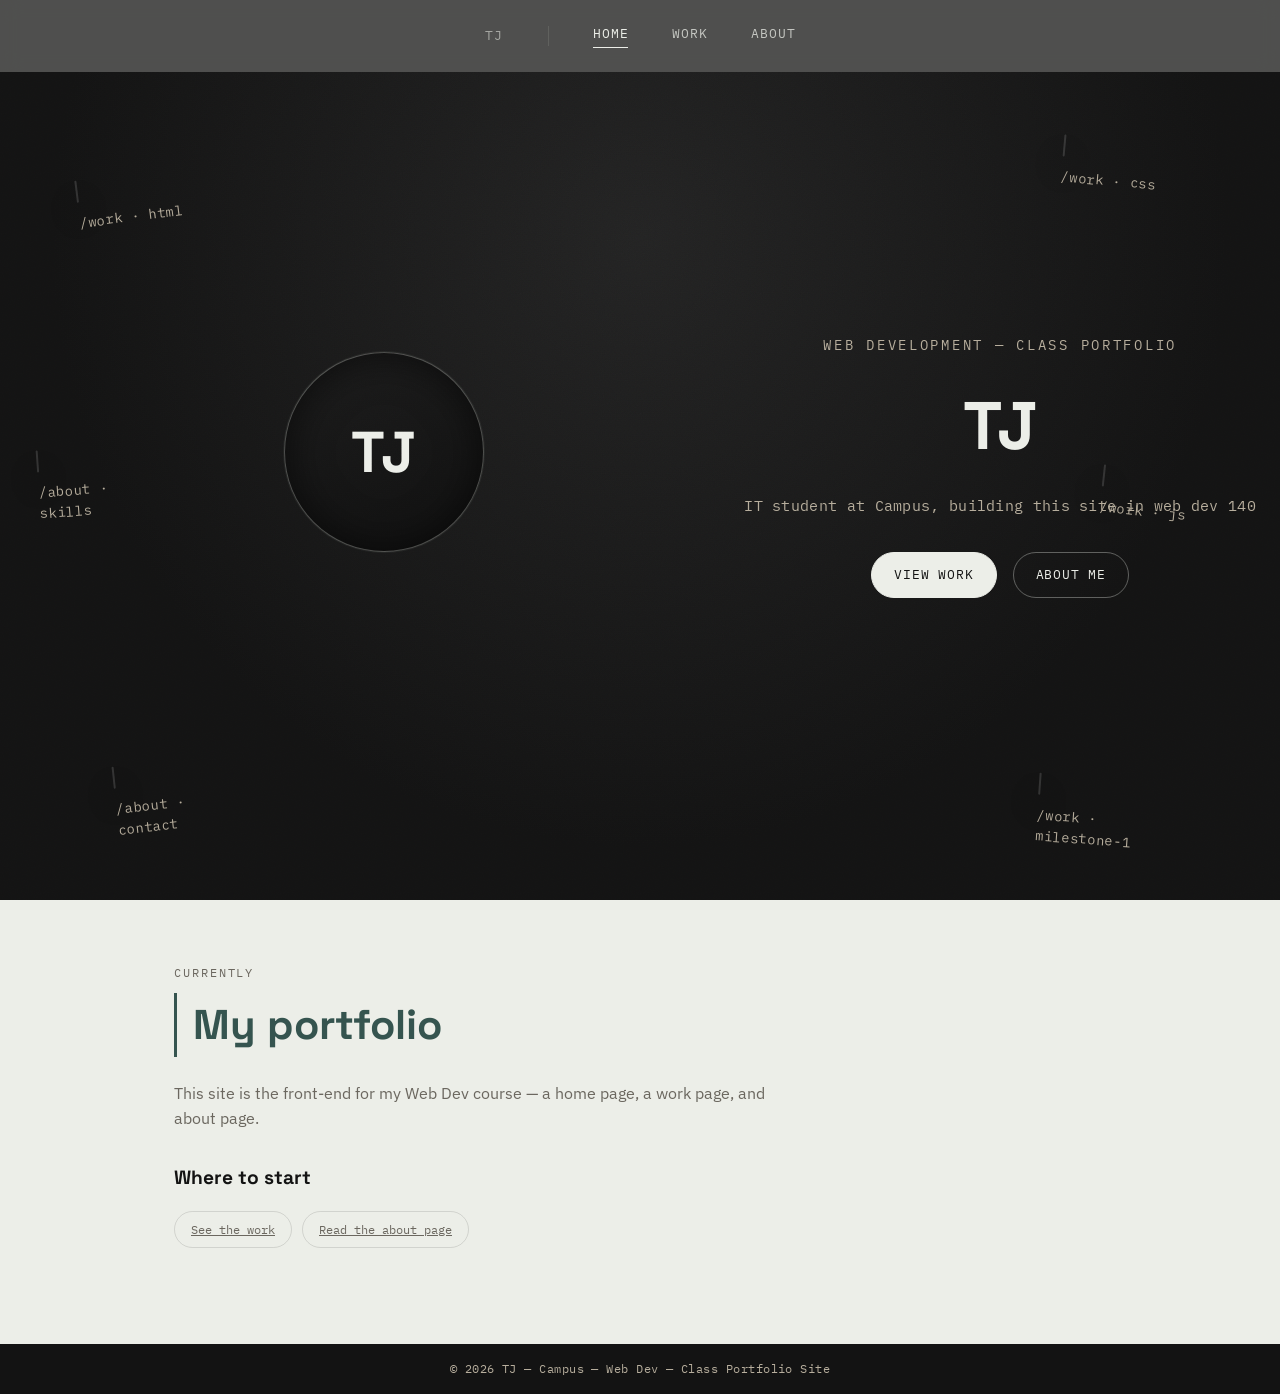
==== docs/index.html @ 22ef2949 "Rename Jones-portfolio to docs for Github Pages" ====
<!-- This is my first comment and test -->

<!DOCTYPE html>
<html lang="en">
<head>
  <meta charset="UTF-8" />
  <meta name="viewport" content="width=device-width, initial-scale=1.0" />
  <title>TJ — Portfolio</title>
  <meta name="description" content="Web development portfolio of Tyrone Jones." />
  <link rel="preconnect" href="https://fonts.googleapis.com" />
  <link href="https://fonts.googleapis.com/css2?family=Space+Grotesk:wght@500;700&family=IBM+Plex+Sans:wght@400;500&family=IBM+Plex+Mono:wght@400;500&display=swap" rel="stylesheet" />
  <link rel="stylesheet" href="style.css" />
</head>
<body>

  <header class="site-header">
    <nav class="site-nav" aria-label="Primary">
      <span class="site-nav__mark">TJ</span>
      <a href="index.html" aria-current="page">Home</a>
      <a href="work.html">Work</a>
      <a href="about.html">About</a>
    </nav>
  </header>

  <main>
    <section class="hero">
      <div class="hero__monogram" aria-hidden="true">TJ</div>

      <a class="float-card float-card--1" href="work.html">
        <span class="float-card__thumb"></span>
        <span class="float-card__tag">/work · html</span>
      </a>
      <a class="float-card float-card--2" href="work.html">
        <span class="float-card__thumb"></span>
        <span class="float-card__tag">/work · css</span>
      </a>
      <a class="float-card float-card--3" href="about.html">
        <span class="float-card__thumb"></span>
        <span class="float-card__tag">/about · skills</span>
      </a>
      <a class="float-card float-card--4" href="work.html">
        <span class="float-card__thumb"></span>
        <span class="float-card__tag">/work · js</span>
      </a>
      <a class="float-card float-card--5" href="about.html">
        <span class="float-card__thumb"></span>
        <span class="float-card__tag">/about · contact</span>
      </a>
      <a class="float-card float-card--6" href="work.html">
        <span class="float-card__thumb"></span>
        <span class="float-card__tag">/work · milestone-1</span>
      </a>

      <div class="hero__center">
        <p class="hero__eyebrow">Web Development — Class Portfolio</p>
        <h1>TJ</h1>
        <p class="hero__role">IT student at Campus, building this site in web dev 140</p>
        <div class="hero__cta">
          <a href="work.html" class="is-solid" aria-label="View My project work">View Work</a>
          <a href="about.html" aria-label="Learn more about me">About Me</a>
        </div>
      </div>
    </section>

    <section class="section section--tight" aria-labelledby="intro-heading">
      <p class="section__eyebrow">Currently</p>
      <h2 id="intro-heading">My portfolio</h2>
      <p>
        This site is the front-end for my Web Dev course — a home page,
        a work page, and about page. 
     
      </p>

      <h3>Where to start</h3>
      <ul class="skills-list">
        <li><a href="work.html">See the work</a></li>
        <li><a href="about.html">Read the about page</a></li>
      </ul>
    </section>
  </main>

  <footer class="site-footer">
    <p>&copy; 2026 TJ — Campus — Web Dev — Class Portfolio Site</p>
  </footer>

</body>
</html>
---- docs/style.css ----
:root {
  --ink: #131313;
  --ink-soft: #1e1e1e;
  --paper: #eceee8;
  --paper-dim: #dfe1da;
  --taupe: #b7ae9d;
  --teal: #35544f;
  --teal-bright: #4d7972;
  --ash: #6b675f;
  --line: rgba(19, 19, 19, 0.12);

  --font-display: "Space Grotesk", "Arial Narrow", sans-serif;
  --font-body: "IBM Plex Sans", "Segoe UI", sans-serif;
  --font-mono: "IBM Plex Mono", "Courier New", monospace;

  --radius: 6px;
}

* {
  box-sizing: border-box;
}

html {
  scroll-behavior: smooth;
}

body {
  margin: 0;
  background: var(--paper);
  color: var(--ink);
  font-family: var(--font-body);
  line-height: 1.55;
  -webkit-font-smoothing: antialiased;
}

img {
  max-width: 100%;
  display: block;
}

a {
  color: inherit;
}

/* ==========================================================================
   Header / nav — centered, on all pages
   ========================================================================== */

.site-header {
  position: sticky;
  top: 0;
  z-index: 50;
  display: flex;
  justify-content: center;
  padding: 24px 24px;
  background: rgba(19, 19, 19, 0.72);
  backdrop-filter: blur(10px);
  -webkit-backdrop-filter: blur(10px);
}

.site-nav {
  display: flex;
  align-items: center;
  flex-wrap: wrap;
  justify-content: center;
  gap: clamp(12px, 4vw, 44px);
}

.site-nav__mark {
  font-family: var(--font-mono);
  font-size: 0.8rem;
  letter-spacing: 0.14em;
  color: var(--paper);
  opacity: 0.55;
  text-transform: uppercase;
  padding-right: clamp(20px, 4vw, 44px);
  border-right: 1px solid rgba(236, 238, 232, 0.2);
}

.site-nav a {
  text-decoration: none;
  color: var(--paper);
  font-family: var(--font-mono);
  font-size: 0.82rem;
  letter-spacing: 0.06em;
  text-transform: uppercase;
  position: relative;
  padding-bottom: 4px;
  opacity: 0.75;
  transition: opacity 0.2s ease;
}

.site-nav a:hover {
  opacity: 1;
}

.site-nav a::after {
  content: "";
  position: absolute;
  left: 0;
  bottom: 0;
  width: 0;
  height: 1px;
  background: var(--paper);
  transition: width 0.25s ease;
}

.site-nav a:hover::after {
  width: 100%;
}

.site-nav a[aria-current="page"] {
  opacity: 1;
}

.site-nav a[aria-current="page"]::after {
  width: 100%;
}

/* ==========================================================================
   Hero — grain texture + floating quick-link cards
   ========================================================================== */

.hero {
  position: relative;
  background: radial-gradient(ellipse at 50% 20%, #232323 0%, var(--ink) 65%);
  color: var(--paper);
  min-height: 92vh;
  overflow: hidden;
  display: flex;
  align-items: center;
  justify-content: center;
  padding: 80px 24px 120px;
}

.hero::before {
  content: "";
  position: absolute;
  inset: 0;
  opacity: 0.35;
  mix-blend-mode: overlay;
  background-image: url("data:image/svg+xml,%3Csvg xmlns='http://www.w3.org/2000/svg' width='120' height='120'%3E%3Cfilter id='n'%3E%3CfeTurbulence type='fractalNoise' baseFrequency='0.85' numOctaves='2' stitchTiles='stitch'/%3E%3C/filter%3E%3Crect width='100%25' height='100%25' filter='url(%23n)' opacity='0.5'/%3E%3C/svg%3E");
  pointer-events: none;
}

.hero__center {
  position: relative;
  z-index: 2;
  text-align: center;
  max-width: 640px;
}

.hero__eyebrow {
  font-family: var(--font-mono);
  font-size: 0.85rem;
  letter-spacing: 0.2em;
  text-transform: uppercase;
  color: var(--taupe);
  margin: 0 0 18px;
}

.hero__monogram {
  width: clamp(140px, 20vw, 200px);
  height: clamp(140px, 20vw, 200px);
  margin: 0 auto 28px;
  border-radius: 50%;
  border: 1px solid rgba(236, 238, 232, 0.25);
  display: flex;
  align-items: center;
  justify-content: center;
  font-family: var(--font-display);
  font-size: clamp(2.6rem, 5vw, 3.6rem);
  font-weight: 700;
  letter-spacing: 0.02em;
  background: linear-gradient(160deg, #1c1c1c, #101010);
  box-shadow: inset 0 0 40px rgba(0, 0, 0, 0.6), 0 0 0 1px rgba(236, 238, 232, 0.05);
}

.hero h1 {
  font-family: var(--font-display);
  font-weight: 700;
  font-size: clamp(2.4rem, 6vw, 4.2rem);
  letter-spacing: -0.01em;
  margin: 0 0 16px;
}

.hero p.hero__role {
  font-family: var(--font-mono);
  font-size: 0.95rem;
  color: var(--taupe);
  margin: 0 0 34px;
  letter-spacing: 0.02em;
}

.hero__cta {
  display: inline-flex;
  gap: 16px;
  flex-wrap: wrap;
  justify-content: center;
}

.hero__cta a {
  text-decoration: none;
  font-family: var(--font-mono);
  font-size: 0.82rem;
  letter-spacing: 0.06em;
  text-transform: uppercase;
  border: 1px solid rgba(236, 238, 232, 0.35);
  color: var(--paper);
  padding: 12px 22px;
  border-radius: 999px;
  transition: background 0.2s ease, color 0.2s ease;
}

.hero__cta a.is-solid {
  background: var(--paper);
  color: var(--ink);
  border-color: var(--paper);
}

.hero__cta a:hover {
  background: rgba(236, 238, 232, 0.12);
}

.hero__cta a.is-solid:hover {
  background: #d8dad3;
}

/* Floating gallery cards */
.float-card {
  position: absolute;
  width: 128px;
  z-index: 1;
  text-decoration: none;
  color: var(--paper);
  transform: rotate(var(--tilt, 0deg));
}

.float-card__thumb {
  aspect-ratio: 4 / 5;
  border-radius: var(--radius);
  background: linear-gradient(155deg, var(--thumb-a, #3b3b3b), var(--thumb-b, #1c1c1c));
  border: 1px solid rgba(236, 238, 232, 0.15);
  box-shadow: 0 18px 34px rgba(0, 0, 0, 0.45);
  transition: transform 0.25s ease;
}

.float-card:hover .float-card__thumb {
  transform: translateY(-4px) rotate(0deg);
}

.float-card__tag {
  display: block;
  margin-top: 8px;
  font-family: var(--font-mono);
  font-size: 0.85rem;
  letter-spacing: 0.05em;
  color: var(--taupe);
}

.float-card--1 { --tilt: -7deg; top: 12%;  left: 6%;  --thumb-a:#4a4038; --thumb-b:#1c1a17; }
.float-card--2 { --tilt: 5deg;  top: 8%;   right: 7%; --thumb-a:#3c4a44; --thumb-b:#161d1a; }
.float-card--3 { --tilt: -4deg; top: 45%;  left: 3%;  --thumb-a:#41403a; --thumb-b:#181714; }
.float-card--4 { --tilt: 6deg;  top: 48%;  right: 4%; --thumb-a:#3a3f4a; --thumb-b:#15171d; }
.float-card--5 { --tilt: -6deg; bottom: 8%; left: 9%; --thumb-a:#454038; --thumb-b:#191713; }
.float-card--6 { --tilt: 4deg; bottom: 6%; right: 9%; --thumb-a:#3d443f; --thumb-b:#161a18; }

@media (max-width: 900px) {
  .float-card { display: none; }
}

/* ==========================================================================
   Content (used on all pages below the hero)
   ========================================================================== */

main {
  background: var(--paper);
}

.section {
  max-width: 980px;
  margin: 0 auto;
  padding: 96px 24px;
}

.section--tight {
  padding-top: 64px;
}

.section__eyebrow {
  font-family: var(--font-mono);
  font-size: 0.75rem;
  letter-spacing: 0.16em;
  text-transform: uppercase;
  color: var(--teal);
  margin: 0 0 10px;
}

.section h1 {
  font-family: var(--font-display);
  font-size: clamp(2rem, 4vw, 3rem);
  margin: 0 0 8px;
}

.section h2 {
  font-family: var(--font-display);
  font-size: clamp(1.8rem, 3.4vw, 2.6rem);
  margin: 0 0 24px;
}

#intro-heading {
  color: var(--teal);
  border-left: 3px solid var(--teal);
  padding-left: 16px;
}
.section h3 {
  font-family: var(--font-display);
  font-size: 1.2rem;
  margin: 32px 0 8px;
}

.section p {
  color: var(--ash);
  max-width: 62ch;
}

/* Project grid (work.html) */
.project-grid {
  list-style: none;
  margin: 0;
  padding: 0;
  display: grid;
  grid-template-columns: repeat(auto-fit, minmax(260px, 1fr));
  gap: 28px;
}

.project-card {
  border: 1px solid var(--line);
  border-radius: var(--radius);
  background: #fff;
  overflow: hidden;
  transition: transform 0.2s ease, box-shadow 0.2s ease;
}

.project-card:hover {
  transform: translateY(-4px);
  box-shadow: 0 20px 30px rgba(19, 19, 19, 0.08);
}

.project-card__thumb {
  aspect-ratio: 16 / 10;
  background: linear-gradient(155deg, var(--thumb-a, #d8d3c8), var(--thumb-b, #b7ae9d));
}

.project-card__body {
  padding: 20px 22px 24px;
}

.project-card__tag {
  font-family: var(--font-mono);
  font-size: 0.7rem;
  letter-spacing: 0.08em;
  text-transform: uppercase;
  color: var(--teal);
  display: block;
  margin-bottom: 8px;
}

.project-card__body p {
  margin: 8px 0 0;
  font-size: 0.95rem;
}

.project-card__links {
  margin-top: 16px;
  display: flex;
  gap: 16px;
}

.project-card__links a {
  font-family: var(--font-mono);
  font-size: 0.75rem;
  text-decoration: none;
  color: var(--ink);
  border-bottom: 1px solid var(--ink);
}

/* About page */
.about-grid {
  display: grid;
  grid-template-columns: 220px 1fr;
  gap: 48px;
  align-items: start;
}

.about-photo {
  aspect-ratio: 4 / 5;
  border-radius: var(--radius);
  background: linear-gradient(160deg, #cfd0c8, var(--taupe));
  border: 1px solid var(--line);
}

.skills-list {
  margin: 18px 0 0;
  padding: 0;
  list-style: none;
  display: flex;
  flex-wrap: wrap;
  gap: 10px;
}

.skills-list li {
  font-family: var(--font-mono);
  font-size: 0.78rem;
  border: 1px solid var(--line);
  padding: 8px 16px;
  border-radius: 999px;
  color: var(--ash);
}

.contact-list {
  margin: 18px 0 0;
  padding: 0;
  list-style: none;
}

.contact-list li {
  padding: 10px 0;
  border-bottom: 1px solid var(--line);
  font-family: var(--font-mono);
  font-size: 0.9rem;
}

.contact-list a {
  text-decoration: none;
  border-bottom: 1px solid var(--ink);
}

.contact-form {
  margin: 24px 0 0;
  max-width: 480px;
}

.contact-form fieldset {
  border: 1px solid var(--line);
  border-radius: var(--radius);
  padding: 20px 22px 24px;
}

.contact-form legend {
  font-family: var(--font-mono);
  font-size: 0.85rem;
  letter-spacing: 0.08em;
  text-transform: uppercase;
  color: var(--teal);
  padding: 0 8px;
}

.contact-form label {
  display: block;
  font-family: var(--font-mono);
  font-size: 0.85rem;
  margin: 16px 0 6px;
  color: var(--ink);
}

.contact-form input,
.contact-form textarea {
  width: 100%;
  padding: 10px 12px;
  border: 1px solid var(--line);
  border-radius: var(--radius);
  font-family: var(--font-body);
  font-size: 0.95rem;
  background:#fff;
  color: var(--ink);
}

.contact-form input:focus,
.contact-form textarea:focus {
  outline: 2px solid var(--teal-bright);
  outline-offset: 2px;
}

.contact-form .error-message {
  display: block;
  color: #b3261e;
  font-size: 0.85rem;
  margin-top: 4px;
  min-height: 1.2em;
} 

.contact-form button {
  margin-top: 20px;
  padding: 12px 22px;
  font-family: var(--font-mono);
  font-size: 0.85rem;
  letter-spacing: 0.06em;
  text-transform: uppercase;
  color: var(--paper);
  background: var(--teal);
  border: none;
  border-radius: var(--radius);
  cursor: pointer;
}

.contact-form button:hover {
  background: var(--teal-bright);
}


@media (max-width: 700px) {
  .about-grid {
    grid-template-columns: 1fr;
  }
  .about-photo {
    width: 160px;
  }
}

@media (max-width: 480px) {
  .site-nav__mark {
    display: none;
  }
}

/* ==========================================================================
   Footer — slim strip, present on every page
   ========================================================================== */

.site-footer {
  background: var(--ink);
  color: var(--taupe);
  text-align: center;
  padding: 16px 24px;
  font-family: var(--font-mono);
  font-size: 0.72rem;
  letter-spacing: 0.04em;
}

.site-footer p {
  margin: 0;
}

/* Focus visibility */
a:focus-visible,
button:focus-visible {
  outline: 2px solid var(--teal-bright);
  outline-offset: 3px;
}

@media (prefers-reduced-motion: reduce) {
  * {
    transition: none !important;
    scroll-behavior: auto !important;
  }
}
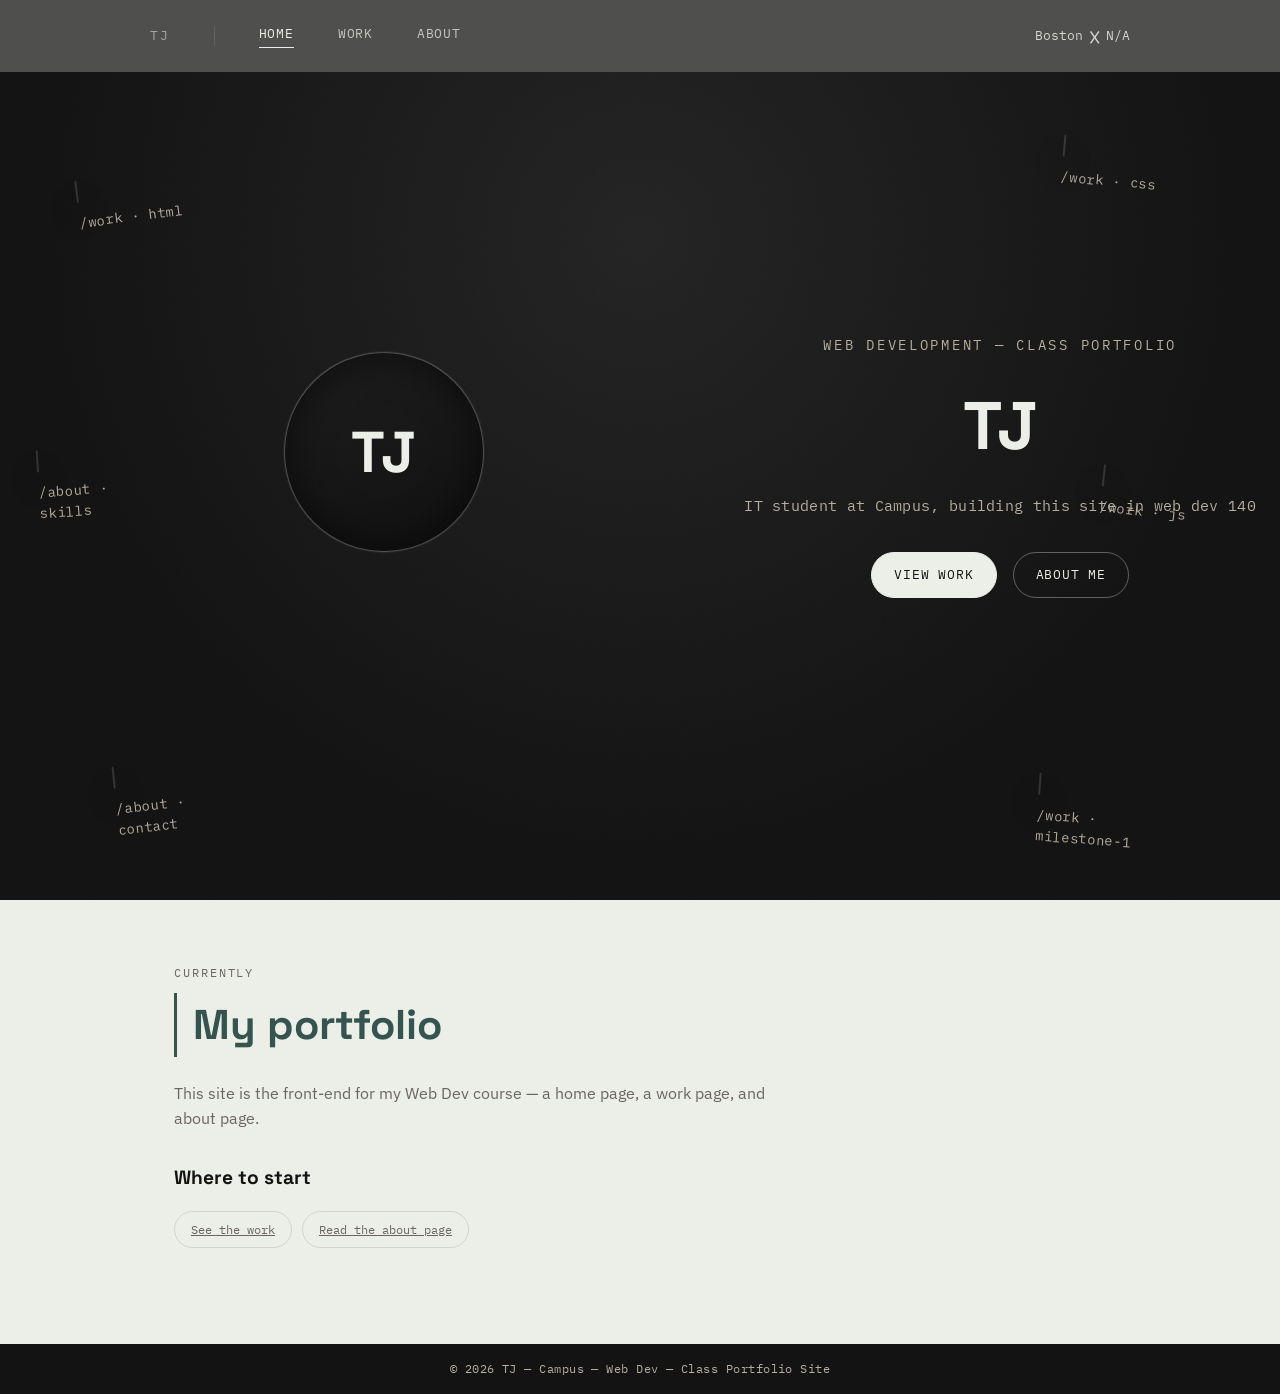
==== commit 93b0e287: "Project Milestone 4: Javascript Added, DOM interaction project filter - work page, form validation, " ====
--- a/docs/index.html
+++ b/docs/index.html
@@ -10,6 +10,7 @@
   <link rel="preconnect" href="https://fonts.googleapis.com" />
   <link href="https://fonts.googleapis.com/css2?family=Space+Grotesk:wght@500;700&family=IBM+Plex+Sans:wght@400;500&family=IBM+Plex+Mono:wght@400;500&display=swap" rel="stylesheet" />
   <link rel="stylesheet" href="style.css" />
+  <script src="script.js" defer></script>
 </head>
 <body>
 
@@ -19,9 +20,13 @@
       <a href="index.html" aria-current="page">Home</a>
       <a href="work.html">Work</a>
       <a href="about.html">About</a>
+      <span class="nav-weather" aria-live="polite">
+        <span class="nav-weather__city">Boston</span>
+        <span class="nav-weather__icon" aria-hidden="true">—</span>
+        <span class="nav-weather__temp">--°F</span>
+      </span>
     </nav>
   </header>
-
   <main>
     <section class="hero">
       <div class="hero__monogram" aria-hidden="true">TJ</div>
@@ -62,6 +67,7 @@
       </div>
     </section>
 
+
     <section class="section section--tight" aria-labelledby="intro-heading">
       <p class="section__eyebrow">Currently</p>
       <h2 id="intro-heading">My portfolio</h2>
--- a/docs/style.css
+++ b/docs/style.css
@@ -64,6 +64,8 @@
   flex-wrap: wrap;
   justify-content: center;
   gap: clamp(12px, 4vw, 44px);
+  width: 100%;
+  max-width: 980px;
 }
 
 .site-nav__mark {
@@ -117,6 +119,22 @@
   width: 100%;
 }
 
+.nav-weather{
+  display: flex;
+  align-items: center;
+  gap: 6px;
+  margin-left: auto;
+  font-family: var(--font-mono);
+  font-size: 0.82rem;
+  color: var(--paper);
+  opacity: 0.85;
+}
+
+.nav-weather__icon {
+  font-size: 1.2rem;
+  line-height: 1;
+}
+
 /* ==========================================================================
    Hero — grain texture + floating quick-link cards
    ========================================================================== */
@@ -324,6 +342,23 @@
   max-width: 62ch;
 }
 
+.weather-widget {
+  max-width: 980px;
+  margin: 32px auto 0;
+  padding: 20px 24px;
+  background: #fff;
+  border: 1px solid var(--line);
+  border-radius: var(--radius);
+  font-family: var(--font-mono);
+  font-size: 0.9rem;
+  color: var(--ink);
+}
+
+.weather-widget__status {
+  margin: 0;
+  color: var(--ash);
+}
+
 /* Project grid (work.html) */
 .project-grid {
   list-style: none;
@@ -384,6 +419,38 @@
   color: var(--ink);
   border-bottom: 1px solid var(--ink);
 }
+
+.project-filter {
+  display: flex;
+  flex-wrap: wrap;
+  gap: 12px;
+  margin: 0 0 24px;
+}
+
+.project-filter__button {
+  font-family: var(--font-mono);
+  font-size: 0.78rem;
+  letter-spacing: 0.06em;
+  text-transform: uppercase;
+  padding: 8px 16px;
+  border: 1px solid var(--line);
+  border-radius: 999px;
+  background: #fff;
+  color: var(--ink);
+  cursor: pointer;
+  transition: background 0.2s ease, color 0.2s ease;
+}
+
+.project-filter__button:hover {
+  background: var(--paper-dim);
+}
+
+.project-filter__button--active {
+  background: var(--teal);
+  color: #fff;
+  border-color: var(--teal);
+}
+
 
 /* About page */
 .about-grid {
